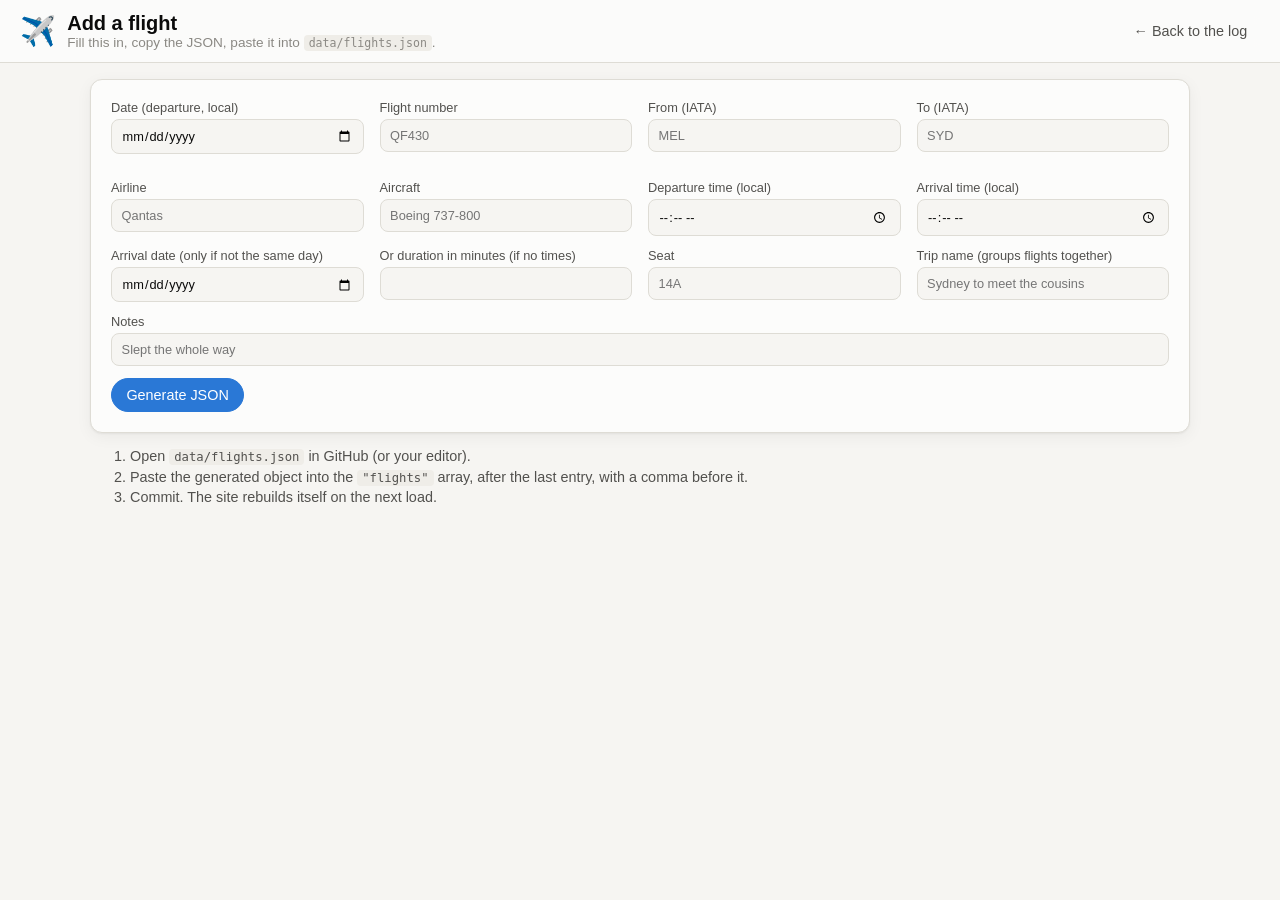
==== add.html @ 5ed79ba0 "Vincent's flight log: static site with map replay, stats, logbook, passport, trips, badges Co-Author" ====
<!doctype html>
<html lang="en">
<head>
<meta charset="utf-8">
<meta name="viewport" content="width=device-width, initial-scale=1">
<title>Add a flight</title>
<link rel="stylesheet" href="css/style.css">
<style>
  form { display: grid; grid-template-columns: repeat(auto-fit, minmax(220px, 1fr)); gap: .75rem 1rem; background: var(--surface-1); border: 1px solid var(--border); border-radius: var(--radius); padding: 1.25rem; box-shadow: var(--shadow); margin-top: 1rem; }
  label { display: flex; flex-direction: column; gap: .25rem; font-size: .8rem; color: var(--text-secondary); }
  input, select { font: inherit; padding: .5rem .6rem; border: 1px solid var(--border); border-radius: 8px; background: var(--surface-0); color: var(--text-primary); }
  input:user-invalid { border-color: #d03b3b; }
  .full { grid-column: 1 / -1; }
  .ap { font-size: .75rem; color: var(--text-muted); min-height: 1em; }
  .actions { grid-column: 1 / -1; display: flex; gap: .5rem; align-items: center; flex-wrap: wrap; }
  pre { background: var(--surface-2); padding: 1rem; border-radius: var(--radius); overflow: auto; font-size: .85rem; }
  .steps { color: var(--text-secondary); font-size: .9rem; }
  .steps li { margin: .3rem 0; }
</style>
</head>
<body>
<header class="topbar">
  <div class="brand"><span class="brand-icon">✈️</span><div><h1>Add a flight</h1><p class="sub">Fill this in, copy the JSON, paste it into <code>data/flights.json</code>.</p></div></div>
  <nav class="tabs"><a href="index.html">← Back to the log</a></nav>
</header>
<main>
<form id="f">
  <label>Date (departure, local) <input name="date" type="date" required></label>
  <label>Flight number <input name="flight" placeholder="QF430" style="text-transform:uppercase"></label>
  <label>From (IATA) <input name="from" placeholder="MEL" maxlength="3" required pattern="[A-Za-z]{3}" style="text-transform:uppercase"><span class="ap" id="from-ap"></span></label>
  <label>To (IATA) <input name="to" placeholder="SYD" maxlength="3" required pattern="[A-Za-z]{3}" style="text-transform:uppercase"><span class="ap" id="to-ap"></span></label>
  <label>Airline <input name="airline" list="airlines" placeholder="Qantas"></label>
  <label>Aircraft <input name="aircraft" list="aircrafts" placeholder="Boeing 737-800"></label>
  <label>Departure time (local) <input name="dep_time" type="time"></label>
  <label>Arrival time (local) <input name="arr_time" type="time"></label>
  <label>Arrival date (only if not the same day) <input name="arr_date" type="date"></label>
  <label>Or duration in minutes (if no times) <input name="duration_min" type="number" min="1"></label>
  <label>Seat <input name="seat" placeholder="14A"></label>
  <label>Trip name (groups flights together) <input name="trip" list="trips" placeholder="Sydney to meet the cousins"></label>
  <label class="full">Notes <input name="notes" placeholder="Slept the whole way"></label>
  <div class="actions">
    <button type="submit" class="btn primary">Generate JSON</button>
    <button type="button" id="copy" class="btn" hidden>Copy to clipboard</button>
    <span id="dist" class="ap"></span>
  </div>
</form>
<datalist id="airlines"></datalist><datalist id="aircrafts"></datalist><datalist id="trips"></datalist>
<pre id="out" hidden></pre>
<ol class="steps">
  <li>Open <code>data/flights.json</code> in GitHub (or your editor).</li>
  <li>Paste the generated object into the <code>"flights"</code> array, after the last entry, with a comma before it.</li>
  <li>Commit. The site rebuilds itself on the next load.</li>
</ol>
</main>
<script type="module">
import { haversineKm } from './js/geo.js';
const airports = await fetch('data/airports.json').then(r => r.json());
const existing = await fetch('data/flights.json', { cache: 'no-store' }).then(r => r.json()).catch(() => ({ flights: [] }));
const fill = (id, vals) => document.getElementById(id).innerHTML = [...new Set(vals.filter(Boolean))].map(v => `<option value="${v.replace(/"/g, '&quot;')}">`).join('');
fill('airlines', existing.flights.map(f => f.airline));
fill('aircrafts', existing.flights.map(f => f.aircraft));
fill('trips', existing.flights.map(f => f.trip));
const form = document.getElementById('f'), out = document.getElementById('out'), copy = document.getElementById('copy');
const look = (name) => {
  const inp = form.elements[name], span = document.getElementById(`${name}-ap`);
  const ap = airports[inp.value.toUpperCase()];
  span.textContent = ap ? `${ap.n}, ${ap.c}, ${ap.k}` : (inp.value.length === 3 ? 'Unknown code' : '');
  inp.setCustomValidity(inp.value.length === 3 && !ap ? 'Unknown airport code' : '');
  const a = airports[form.elements.from.value.toUpperCase()], b = airports[form.elements.to.value.toUpperCase()];
  document.getElementById('dist').textContent = a && b ? `${Math.round(haversineKm(a, b)).toLocaleString()} km great-circle` : '';
};
form.elements.from.addEventListener('input', () => look('from'));
form.elements.to.addEventListener('input', () => look('to'));
form.addEventListener('submit', e => {
  e.preventDefault();
  const fd = new FormData(form), o = {};
  for (const [k, v] of fd.entries()) {
    if (!v) continue;
    o[k] = ['from', 'to', 'flight'].includes(k) ? v.toUpperCase() : k === 'duration_min' ? Number(v) : v;
  }
  out.textContent = JSON.stringify(o, null, 2) + ',';
  out.hidden = false; copy.hidden = false;
});
copy.onclick = async () => { await navigator.clipboard.writeText(out.textContent); copy.textContent = 'Copied!'; setTimeout(() => copy.textContent = 'Copy to clipboard', 1500); };
</script>
</body>
</html>
---- css/style.css ----
:root {
  color-scheme: light;
  --surface-0: #f6f5f2;
  --surface-1: #fcfcfb;
  --surface-2: #efede8;
  --border: #dedcd5;
  --text-primary: #0b0b0b;
  --text-secondary: #52514e;
  --text-muted: #8b8984;
  --series-1: #2a78d6;  /* blue – routes, primary */
  --series-2: #eb6834;  /* orange – active/animating */
  --series-3: #1baf7a;
  --seq-250: #86b6ef;
  --seq-450: #2a78d6;
  --seq-650: #104281;
  --paper: #fbf7ea;
  --paper-line: #d9cfb2;
  --stamp: #b43b3b;
  --stamp-2: #2a5aa6;
  --ocean: #e6eef6;
  --land: #f7f6f2;
  --land-line: #c9cfd6;
  --radius: 12px;
  --shadow: 0 1px 2px rgba(0,0,0,.05), 0 4px 16px rgba(0,0,0,.05);
  font-family: -apple-system, BlinkMacSystemFont, "Segoe UI", Inter, Roboto, Helvetica, Arial, sans-serif;
}
@media (prefers-color-scheme: dark) {
  :root:where(:not([data-theme="light"])) {
    color-scheme: dark;
    --surface-0: #121211;
    --surface-1: #1a1a19;
    --surface-2: #262625;
    --border: #353532;
    --text-primary: #f0efec;
    --text-secondary: #c3c2b7;
    --text-muted: #8a8982;
    --series-1: #3987e5;
    --series-2: #d95926;
    --series-3: #199e70;
    --seq-250: #184f95;
    --seq-450: #3987e5;
    --seq-650: #86b6ef;
    --paper: #26231a;
    --paper-line: #4a4432;
    --stamp: #e66767;
    --stamp-2: #6fa3ec;
    --ocean: #101418;
    --land: #242826;
    --land-line: #3c423f;
    --shadow: 0 1px 2px rgba(0,0,0,.4), 0 4px 16px rgba(0,0,0,.3);
  }
}

* { box-sizing: border-box; }
html, body { margin: 0; background: var(--surface-0); color: var(--text-primary); }
body { min-height: 100vh; display: flex; flex-direction: column; }
a { color: var(--series-1); }
h1 { font-size: 1.25rem; margin: 0; }
h2 { font-size: 1.05rem; margin: 1.75rem 0 .75rem; color: var(--text-secondary); font-weight: 600; letter-spacing: .01em; }
.sub { margin: 0; color: var(--text-muted); font-size: .85rem; }
code { font-family: ui-monospace, SFMono-Regular, Menlo, monospace; font-size: .85em; background: var(--surface-2); padding: 1px 5px; border-radius: 4px; }

.topbar { position: sticky; top: 0; z-index: 1000; display: flex; flex-wrap: wrap; gap: .75rem 1.5rem; align-items: center; justify-content: space-between; padding: .75rem 1.25rem; background: color-mix(in srgb, var(--surface-1) 88%, transparent); backdrop-filter: blur(12px); border-bottom: 1px solid var(--border); }
.brand { display: flex; gap: .7rem; align-items: center; }
.brand-icon { font-size: 1.8rem; }
.tabs { display: flex; gap: .25rem; flex-wrap: wrap; }
.tabs a { text-decoration: none; color: var(--text-secondary); padding: .45rem .8rem; border-radius: 999px; font-size: .9rem; font-weight: 500; }
.tabs a:hover { background: var(--surface-2); }
.tabs a.active { background: var(--text-primary); color: var(--surface-1); }

main { flex: 1; width: min(1100px, 100% - 2rem); margin: 0 auto; padding-bottom: 3rem; }
footer { display: flex; justify-content: space-between; flex-wrap: wrap; gap: .5rem; padding: 1rem 1.25rem; border-top: 1px solid var(--border); color: var(--text-muted); font-size: .8rem; }

/* hero */
.hero { display: flex; flex-wrap: wrap; align-items: baseline; gap: .5rem 2.5rem; padding: 1.5rem 0 .25rem; }
.hero .big { font-size: 3rem; font-weight: 650; letter-spacing: -.02em; line-height: 1; }
.hero .big small { font-size: 1rem; font-weight: 500; color: var(--text-secondary); margin-left: .4rem; letter-spacing: 0; }
.hero .meta { color: var(--text-secondary); font-size: .95rem; }

/* stat tiles */
.tiles { display: grid; grid-template-columns: repeat(auto-fill, minmax(180px, 1fr)); gap: .75rem; }
.tiles.compact { grid-template-columns: repeat(auto-fill, minmax(220px, 1fr)); }
.tile { background: var(--surface-1); border: 1px solid var(--border); border-radius: var(--radius); padding: .9rem 1rem; box-shadow: var(--shadow); }
.tile .label { font-size: .8rem; color: var(--text-secondary); }
.tile .value { font-size: 1.75rem; font-weight: 600; letter-spacing: -.01em; margin-top: .2rem; }
.tile .value small { font-size: .9rem; font-weight: 500; color: var(--text-secondary); margin-left: .25rem; }
.tile .note { font-size: .78rem; color: var(--text-muted); margin-top: .3rem; }
.tiles.compact .value { font-size: 1.35rem; }

/* firsts */
.firsts { display: grid; grid-template-columns: repeat(auto-fill, minmax(260px, 1fr)); gap: .75rem; }
.first { background: var(--surface-1); border: 1px solid var(--border); border-radius: var(--radius); padding: .8rem 1rem; display: grid; grid-template-columns: auto 1fr; gap: .2rem .8rem; align-items: start; }
.first .icon { font-size: 1.4rem; grid-row: span 3; }
.first .what { font-size: .8rem; color: var(--text-secondary); }
.first .detail { font-weight: 600; }
.first .when { font-size: .8rem; color: var(--text-muted); }
.first.pending { opacity: .55; }
.first ul { margin: .25rem 0 0; padding-left: 1rem; font-size: .85rem; }

.two-col { display: grid; grid-template-columns: repeat(auto-fit, minmax(240px, 1fr)); gap: 0 2rem; }
.ranked { padding-left: 1.3rem; margin: 0; }
.ranked li { padding: .25rem 0; border-bottom: 1px solid var(--border); display: flex; justify-content: space-between; gap: 1rem; }
.ranked li span:last-child { color: var(--text-secondary); font-variant-numeric: tabular-nums; }
table.mini { border-collapse: collapse; width: 100%; font-size: .9rem; }
table.mini td, table.mini th { padding: .3rem .4rem; border-bottom: 1px solid var(--border); text-align: right; font-variant-numeric: tabular-nums; }
table.mini th { color: var(--text-secondary); font-weight: 500; }
table.mini td:first-child, table.mini th:first-child { text-align: left; }

/* map */
.map-toolbar { display: flex; align-items: center; gap: .75rem; margin: 1rem 0 .5rem; flex-wrap: wrap; }
#map { height: min(70vh, 640px); border-radius: var(--radius); border: 1px solid var(--border); box-shadow: var(--shadow); background: var(--ocean); }
.hint { color: var(--text-muted); font-size: .8rem; }
.replay-status { color: var(--text-secondary); font-variant-numeric: tabular-nums; font-size: .9rem; }
.btn { font: inherit; font-size: .9rem; padding: .5rem .9rem; border-radius: 999px; border: 1px solid var(--border); background: var(--surface-1); color: var(--text-primary); cursor: pointer; }
.btn:hover { background: var(--surface-2); }
.btn.primary { background: var(--series-1); border-color: var(--series-1); color: #fff; }
.leaflet-container { font: inherit; }
.leaflet-tooltip.ap-tip { background: var(--surface-1); color: var(--text-primary); border: 1px solid var(--border); border-radius: 8px; box-shadow: var(--shadow); padding: .5rem .7rem; font-size: .8rem; line-height: 1.35; }
.leaflet-tooltip.ap-tip b { display: block; font-size: .9rem; }
.leaflet-tooltip.ap-tip .dim { color: var(--text-muted); }
.leaflet-tooltip-top.ap-tip::before { border-top-color: var(--border); }
.leaflet-control-attribution { font-size: .65rem !important; }

/* logbook */
.logbook-wrap { overflow-x: auto; background: var(--paper); border: 1px solid var(--paper-line); border-radius: var(--radius); box-shadow: var(--shadow); padding: .5rem 0; }
table.logbook { border-collapse: collapse; width: 100%; min-width: 820px; font-size: .88rem; }
table.logbook th { text-align: left; font-weight: 600; font-size: .7rem; text-transform: uppercase; letter-spacing: .08em; color: var(--text-secondary); padding: .5rem .7rem; border-bottom: 2px solid var(--paper-line); }
table.logbook td { padding: .5rem .7rem; border-bottom: 1px solid var(--paper-line); vertical-align: top; }
table.logbook td.num { font-variant-numeric: tabular-nums; text-align: right; font-family: ui-monospace, SFMono-Regular, Menlo, monospace; font-size: .85rem; }
table.logbook th.num { text-align: right; }
table.logbook td.route b { font-family: ui-monospace, SFMono-Regular, Menlo, monospace; }
table.logbook td.route .dim { color: var(--text-muted); font-size: .78rem; display: block; }
table.logbook tr.total td { border-top: 2px solid var(--paper-line); border-bottom: 0; font-weight: 600; }
table.logbook .seq { color: var(--text-muted); font-family: ui-monospace, Menlo, monospace; font-size: .78rem; }
table.logbook .est { color: var(--text-muted); }
table.logbook .tag { display: inline-block; font-size: .65rem; padding: 0 .35rem; border-radius: 4px; background: var(--surface-2); color: var(--text-secondary); margin-left: .25rem; vertical-align: middle; }

/* passport stamps */
.stamps { display: grid; grid-template-columns: repeat(auto-fill, minmax(230px, 1fr)); gap: 1.25rem; background: var(--paper); border: 1px solid var(--paper-line); border-radius: var(--radius); padding: 1.5rem; box-shadow: var(--shadow); }
.stamp { aspect-ratio: 1.3; border: 3px double var(--stamp); border-radius: 10px; padding: .6rem .8rem; color: var(--stamp); display: flex; flex-direction: column; justify-content: space-between; transform: rotate(var(--rot, -3deg)); mix-blend-mode: multiply; opacity: .9; background: transparent; position: relative; }
@media (prefers-color-scheme: dark) { :root:where(:not([data-theme="light"])) .stamp { mix-blend-mode: screen; } }
.stamp.alt { border-color: var(--stamp-2); color: var(--stamp-2); border-radius: 50%; aspect-ratio: 1; align-items: center; text-align: center; justify-content: center; gap: .15rem; }
.stamp .country { font-weight: 800; text-transform: uppercase; letter-spacing: .1em; font-size: .95rem; line-height: 1.1; }
.stamp .entered { font-size: .65rem; text-transform: uppercase; letter-spacing: .15em; }
.stamp .date { font-family: ui-monospace, Menlo, monospace; font-weight: 700; font-size: 1rem; }
.stamp .cities { font-size: .72rem; opacity: .85; }
.stamp .visits { position: absolute; top: .4rem; right: .6rem; font-size: .7rem; font-weight: 700; }
.stamp.alt .visits { position: static; }

/* trips */
.trips { display: grid; gap: 1rem; }
.trip { background: var(--surface-1); border: 1px solid var(--border); border-radius: var(--radius); box-shadow: var(--shadow); padding: 1rem 1.2rem; display: grid; grid-template-columns: 1fr auto; gap: .5rem 1.5rem; }
.trip h3 { margin: 0; font-size: 1.05rem; }
.trip .dates { color: var(--text-secondary); font-size: .85rem; }
.trip .age { color: var(--text-muted); font-size: .8rem; }
.trip .summary { grid-column: 2; grid-row: 1 / span 3; text-align: right; font-size: .85rem; color: var(--text-secondary); white-space: nowrap; }
.trip .summary b { display: block; font-size: 1.2rem; color: var(--text-primary); }
.trip .notes { grid-column: 1 / -1; margin: .3rem 0 0; }
.trip .legs { grid-column: 1 / -1; display: flex; flex-wrap: wrap; gap: .4rem; margin-top: .4rem; }
.trip .leg { font-size: .8rem; padding: .25rem .6rem; border-radius: 999px; background: var(--surface-2); color: var(--text-secondary); }
.trip .leg b { font-family: ui-monospace, Menlo, monospace; color: var(--text-primary); }
.trip .photos { grid-column: 1 / -1; display: flex; gap: .5rem; flex-wrap: wrap; margin-top: .5rem; }
.trip .photos img { height: 140px; border-radius: 8px; object-fit: cover; }

/* badges */
.badges { display: grid; grid-template-columns: repeat(auto-fill, minmax(200px, 1fr)); gap: .75rem; }
.badge { background: var(--surface-1); border: 1px solid var(--border); border-radius: var(--radius); padding: .9rem; text-align: center; box-shadow: var(--shadow); }
.badge .icon { font-size: 2.2rem; line-height: 1; }
.badge .name { font-weight: 600; margin-top: .4rem; }
.badge .desc { font-size: .78rem; color: var(--text-secondary); margin-top: .15rem; }
.badge .date { font-size: .75rem; color: var(--text-muted); margin-top: .35rem; }
.badge.locked { opacity: .55; }
.badge.locked .icon { filter: grayscale(1); }
.badge .meter { height: 6px; background: var(--seq-250); border-radius: 3px; margin-top: .5rem; overflow: hidden; }
.badge .meter i { display: block; height: 100%; background: var(--seq-450); }
.badge .progress { font-size: .72rem; color: var(--text-muted); margin-top: .25rem; font-variant-numeric: tabular-nums; }

.empty { color: var(--text-muted); padding: 2rem; text-align: center; }
.error { background: #fde8e8; color: #7a1f1f; padding: 1rem; border-radius: var(--radius); margin: 1rem 0; }

@media (max-width: 640px) {
  .hero .big { font-size: 2.2rem; }
  .trip { grid-template-columns: 1fr; }
  .trip .summary { grid-column: 1; grid-row: auto; text-align: left; }
}
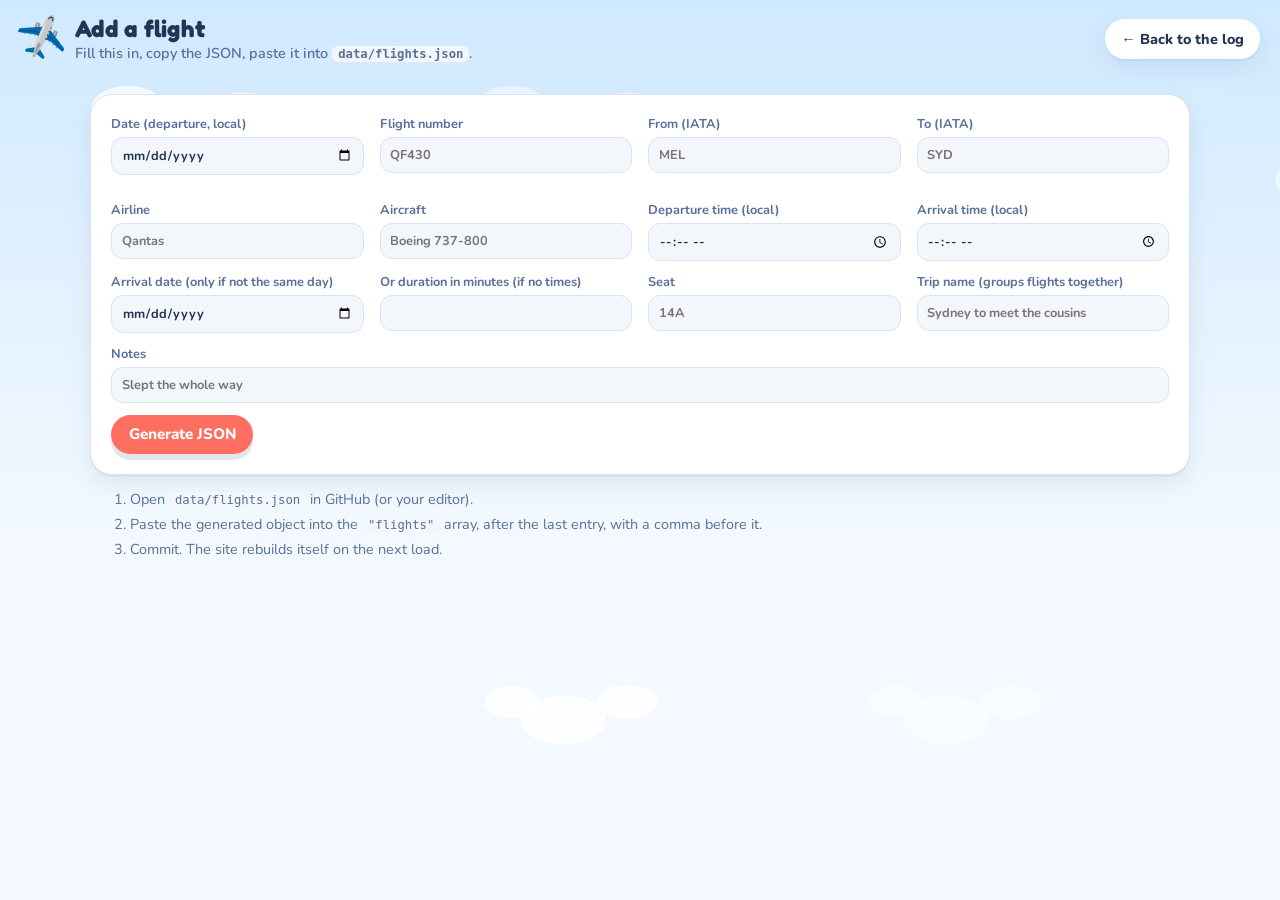
==== commit 8d4bb47e: "Whimsical child-focused redesign: sky theme, rounded fonts, stickers, playful copy Co-Authored-By: C" ====
--- a/add.html
+++ b/add.html
@@ -4,11 +4,12 @@
 <meta charset="utf-8">
 <meta name="viewport" content="width=device-width, initial-scale=1">
 <title>Add a flight</title>
+<link href="https://fonts.googleapis.com/css2?family=Fredoka:wght@500;600;700&family=Nunito:wght@600;700;800;900&display=swap" rel="stylesheet">
 <link rel="stylesheet" href="css/style.css">
 <style>
-  form { display: grid; grid-template-columns: repeat(auto-fit, minmax(220px, 1fr)); gap: .75rem 1rem; background: var(--surface-1); border: 1px solid var(--border); border-radius: var(--radius); padding: 1.25rem; box-shadow: var(--shadow); margin-top: 1rem; }
+  form { font-weight: 700; display: grid; grid-template-columns: repeat(auto-fit, minmax(220px, 1fr)); gap: .75rem 1rem; background: var(--surface-1); border: 1px solid var(--border); border-radius: var(--radius); padding: 1.25rem; box-shadow: var(--shadow); margin-top: 1rem; }
   label { display: flex; flex-direction: column; gap: .25rem; font-size: .8rem; color: var(--text-secondary); }
-  input, select { font: inherit; padding: .5rem .6rem; border: 1px solid var(--border); border-radius: 8px; background: var(--surface-0); color: var(--text-primary); }
+  input, select { font: inherit; padding: .5rem .6rem; border: 1px solid var(--border); border-radius: 12px; background: var(--surface-2); color: var(--text-primary); }
   input:user-invalid { border-color: #d03b3b; }
   .full { grid-column: 1 / -1; }
   .ap { font-size: .75rem; color: var(--text-muted); min-height: 1em; }
--- a/css/style.css
+++ b/css/style.css
@@ -1,185 +1,271 @@
+/* Vincent's Big Adventures — whimsical theme */
 :root {
   color-scheme: light;
-  --surface-0: #f6f5f2;
-  --surface-1: #fcfcfb;
-  --surface-2: #efede8;
-  --border: #dedcd5;
-  --text-primary: #0b0b0b;
-  --text-secondary: #52514e;
-  --text-muted: #8b8984;
-  --series-1: #2a78d6;  /* blue – routes, primary */
-  --series-2: #eb6834;  /* orange – active/animating */
-  --series-3: #1baf7a;
-  --seq-250: #86b6ef;
-  --seq-450: #2a78d6;
-  --seq-650: #104281;
-  --paper: #fbf7ea;
-  --paper-line: #d9cfb2;
-  --stamp: #b43b3b;
-  --stamp-2: #2a5aa6;
-  --ocean: #e6eef6;
-  --land: #f7f6f2;
-  --land-line: #c9cfd6;
-  --radius: 12px;
-  --shadow: 0 1px 2px rgba(0,0,0,.05), 0 4px 16px rgba(0,0,0,.05);
-  font-family: -apple-system, BlinkMacSystemFont, "Segoe UI", Inter, Roboto, Helvetica, Arial, sans-serif;
+  --sky-top: #cfe9ff;
+  --sky-bottom: #f3f9ff;
+  --cloud: rgba(255,255,255,.85);
+  --surface-1: #ffffff;
+  --surface-2: #f3f6fb;
+  --border: #d9e4f2;
+  --text-primary: #223355;
+  --text-secondary: #58709a;
+  --text-muted: #8aa0c2;
+  --ink: #223355;
+  --sun: #ffd23f;
+  --coral: #ff6f61;
+  --mint: #7ed9b2;
+  --sky: #5fb6ff;
+  --lilac: #c9a7ff;
+  --peach: #ffb98a;
+  --p1: #e3f2ff; --p2: #fff5c7; --p3: #dcf7ea; --p4: #ffe4d6; --p5: #efe3ff; --p6: #ffe0ec;
+  --series-1: #ff6f61;   /* arcs */
+  --series-2: #ffb400;   /* active arc */
+  --pin: #ff6f61;
+  --ocean: #bfe3ff;
+  --land: #e9f7d9;
+  --land-line: #b9d9a3;
+  --paper: #fffdf3;
+  --paper-line: #e6dcc0;
+  --paper-rule: #cfe3f7;
+  --paper-margin: #ffb3b3;
+  --stamp: #e2554a;
+  --stamp-2: #3b7ddd;
+  --stamp-3: #2fa37a;
+  --radius: 22px;
+  --shadow: 0 2px 0 rgba(34,51,85,.06), 0 10px 24px rgba(34,51,85,.08);
+  --shadow-pop: 0 6px 0 rgba(34,51,85,.12);
+  font-family: "Nunito", -apple-system, BlinkMacSystemFont, "Segoe UI", Roboto, sans-serif;
 }
 @media (prefers-color-scheme: dark) {
   :root:where(:not([data-theme="light"])) {
     color-scheme: dark;
-    --surface-0: #121211;
-    --surface-1: #1a1a19;
-    --surface-2: #262625;
-    --border: #353532;
-    --text-primary: #f0efec;
-    --text-secondary: #c3c2b7;
-    --text-muted: #8a8982;
-    --series-1: #3987e5;
-    --series-2: #d95926;
-    --series-3: #199e70;
-    --seq-250: #184f95;
-    --seq-450: #3987e5;
-    --seq-650: #86b6ef;
-    --paper: #26231a;
-    --paper-line: #4a4432;
-    --stamp: #e66767;
-    --stamp-2: #6fa3ec;
-    --ocean: #101418;
-    --land: #242826;
-    --land-line: #3c423f;
-    --shadow: 0 1px 2px rgba(0,0,0,.4), 0 4px 16px rgba(0,0,0,.3);
+    --sky-top: #0f1a3a;
+    --sky-bottom: #1b2a52;
+    --cloud: rgba(255,255,255,.06);
+    --surface-1: #22305a;
+    --surface-2: #2b3a68;
+    --border: #3a4a7c;
+    --text-primary: #f2f5ff;
+    --text-secondary: #c2cdeb;
+    --text-muted: #8c9bc9;
+    --ink: #f2f5ff;
+    --p1: #27406b; --p2: #4a4120; --p3: #1f4a3d; --p4: #503726; --p5: #3b2f5e; --p6: #4d2a3c;
+    --series-1: #ff8a7e;
+    --series-2: #ffcc4d;
+    --pin: #ff8a7e;
+    --ocean: #16244a;
+    --land: #2b3f63;
+    --land-line: #4b6390;
+    --paper: #2a3254;
+    --paper-line: #45507a;
+    --paper-rule: #3c4a78;
+    --paper-margin: #c96a6a;
+    --stamp: #ff8a7e;
+    --stamp-2: #7fb0ff;
+    --stamp-3: #6fd6a8;
+    --shadow: 0 2px 0 rgba(0,0,0,.25), 0 10px 24px rgba(0,0,0,.35);
+    --shadow-pop: 0 6px 0 rgba(0,0,0,.35);
   }
 }
 
 * { box-sizing: border-box; }
-html, body { margin: 0; background: var(--surface-0); color: var(--text-primary); }
-body { min-height: 100vh; display: flex; flex-direction: column; }
-a { color: var(--series-1); }
-h1 { font-size: 1.25rem; margin: 0; }
-h2 { font-size: 1.05rem; margin: 1.75rem 0 .75rem; color: var(--text-secondary); font-weight: 600; letter-spacing: .01em; }
-.sub { margin: 0; color: var(--text-muted); font-size: .85rem; }
-code { font-family: ui-monospace, SFMono-Regular, Menlo, monospace; font-size: .85em; background: var(--surface-2); padding: 1px 5px; border-radius: 4px; }
-
-.topbar { position: sticky; top: 0; z-index: 1000; display: flex; flex-wrap: wrap; gap: .75rem 1.5rem; align-items: center; justify-content: space-between; padding: .75rem 1.25rem; background: color-mix(in srgb, var(--surface-1) 88%, transparent); backdrop-filter: blur(12px); border-bottom: 1px solid var(--border); }
+html, body { margin: 0; color: var(--text-primary); }
+body {
+  min-height: 100vh; display: flex; flex-direction: column;
+  background: linear-gradient(180deg, var(--sky-top) 0%, var(--sky-bottom) 60%, var(--sky-bottom) 100%) fixed;
+  position: relative; overflow-x: hidden;
+}
+/* drifting clouds */
+body::before, body::after {
+  content: ""; position: fixed; inset: 0; pointer-events: none; z-index: 0;
+  background:
+    radial-gradient(60px 36px at 10% 12%, var(--cloud) 60%, transparent 62%),
+    radial-gradient(90px 50px at 14% 14%, var(--cloud) 60%, transparent 62%),
+    radial-gradient(70px 40px at 19% 13%, var(--cloud) 60%, transparent 62%),
+    radial-gradient(50px 30px at 72% 20%, var(--cloud) 60%, transparent 62%),
+    radial-gradient(85px 46px at 76% 22%, var(--cloud) 60%, transparent 62%),
+    radial-gradient(60px 34px at 81% 20%, var(--cloud) 60%, transparent 62%),
+    radial-gradient(45px 26px at 40% 78%, var(--cloud) 60%, transparent 62%),
+    radial-gradient(70px 40px at 44% 80%, var(--cloud) 60%, transparent 62%),
+    radial-gradient(50px 28px at 49% 78%, var(--cloud) 60%, transparent 62%);
+  animation: drift 90s linear infinite;
+}
+body::after { animation-duration: 140s; animation-direction: reverse; opacity: .6; transform: translateX(30vw); }
+@keyframes drift { from { background-position: 0 0; } to { background-position: 100vw 0; } }
+@media (prefers-reduced-motion: reduce) { body::before, body::after { animation: none; } }
+/* stars at night */
+@media (prefers-color-scheme: dark) {
+  :root:where(:not([data-theme="light"])) body::after {
+    background:
+      radial-gradient(1.5px 1.5px at 8% 30%, #fff 60%, transparent 62%),
+      radial-gradient(1.5px 1.5px at 22% 60%, #fff 60%, transparent 62%),
+      radial-gradient(2px 2px at 35% 25%, #fff 60%, transparent 62%),
+      radial-gradient(1.5px 1.5px at 55% 70%, #fff 60%, transparent 62%),
+      radial-gradient(2px 2px at 68% 40%, #fff 60%, transparent 62%),
+      radial-gradient(1.5px 1.5px at 85% 65%, #fff 60%, transparent 62%),
+      radial-gradient(2px 2px at 92% 15%, #fff 60%, transparent 62%),
+      radial-gradient(1.5px 1.5px at 47% 90%, #fff 60%, transparent 62%);
+    opacity: .8; transform: none; animation: none;
+  }
+}
+main, header, footer { position: relative; z-index: 1; }
+
+h1, h2, h3, .display { font-family: "Fredoka", "Nunito", sans-serif; }
+h1 { font-size: 1.5rem; margin: 0; font-weight: 700; letter-spacing: .01em; }
+h2 { font-size: 1.5rem; margin: 2rem 0 .9rem; font-weight: 600; color: var(--ink); display: flex; align-items: center; gap: .5rem; }
+h2 .em { font-size: 1.3em; }
+.sub { margin: 0; color: var(--text-secondary); font-size: .9rem; font-weight: 600; }
+a { color: var(--sky); }
+code { font-family: ui-monospace, SFMono-Regular, Menlo, monospace; font-size: .85em; background: var(--surface-2); padding: 1px 6px; border-radius: 6px; }
+
+/* header */
+.topbar { display: flex; flex-wrap: wrap; gap: .75rem 1.5rem; align-items: center; justify-content: space-between; padding: .9rem 1.25rem; }
 .brand { display: flex; gap: .7rem; align-items: center; }
-.brand-icon { font-size: 1.8rem; }
-.tabs { display: flex; gap: .25rem; flex-wrap: wrap; }
-.tabs a { text-decoration: none; color: var(--text-secondary); padding: .45rem .8rem; border-radius: 999px; font-size: .9rem; font-weight: 500; }
-.tabs a:hover { background: var(--surface-2); }
-.tabs a.active { background: var(--text-primary); color: var(--surface-1); }
+.brand-icon { font-size: 2.2rem; display: inline-block; transform: rotate(-20deg); animation: bob 3s ease-in-out infinite; }
+@keyframes bob { 0%, 100% { transform: rotate(-20deg) translateY(0); } 50% { transform: rotate(-20deg) translateY(-5px); } }
+.tabs { display: flex; gap: .4rem; flex-wrap: wrap; }
+.tabs a { text-decoration: none; color: var(--text-primary); background: var(--surface-1); padding: .5rem .9rem; border-radius: 999px; font-size: .9rem; font-weight: 800; box-shadow: var(--shadow); border: 2px solid transparent; transition: transform .12s; }
+.tabs a:hover { transform: translateY(-2px) rotate(-1deg); }
+.tabs a.active { background: var(--sun); color: #3b2f00; border-color: #e6b800; }
 
 main { flex: 1; width: min(1100px, 100% - 2rem); margin: 0 auto; padding-bottom: 3rem; }
-footer { display: flex; justify-content: space-between; flex-wrap: wrap; gap: .5rem; padding: 1rem 1.25rem; border-top: 1px solid var(--border); color: var(--text-muted); font-size: .8rem; }
+footer { display: flex; justify-content: space-between; flex-wrap: wrap; gap: .5rem; padding: 1rem 1.25rem; color: var(--text-secondary); font-size: .8rem; font-weight: 600; }
 
 /* hero */
-.hero { display: flex; flex-wrap: wrap; align-items: baseline; gap: .5rem 2.5rem; padding: 1.5rem 0 .25rem; }
-.hero .big { font-size: 3rem; font-weight: 650; letter-spacing: -.02em; line-height: 1; }
-.hero .big small { font-size: 1rem; font-weight: 500; color: var(--text-secondary); margin-left: .4rem; letter-spacing: 0; }
-.hero .meta { color: var(--text-secondary); font-size: .95rem; }
+.hero { display: grid; grid-template-columns: auto 1fr; gap: .5rem 1.5rem; align-items: center; padding: 1.25rem 0 .5rem; }
+.hero .plane { font-size: 4.5rem; line-height: 1; transform: rotate(-15deg); filter: drop-shadow(0 6px 0 rgba(34,51,85,.1)); animation: bob 3s ease-in-out infinite; }
+.hero .headline { font-family: "Fredoka", sans-serif; font-size: clamp(1.6rem, 4vw, 2.6rem); font-weight: 700; line-height: 1.15; }
+.hero .headline b { color: var(--coral); font-size: 1.25em; }
+.hero .chips { display: flex; flex-wrap: wrap; gap: .4rem; margin-top: .4rem; }
+.chip { background: var(--surface-1); border-radius: 999px; padding: .3rem .75rem; font-weight: 800; font-size: .85rem; box-shadow: var(--shadow); }
+.chip.c1 { background: var(--p1); } .chip.c2 { background: var(--p2); } .chip.c3 { background: var(--p3); } .chip.c4 { background: var(--p4); } .chip.c5 { background: var(--p5); }
+.hero .age { grid-column: 2; color: var(--text-secondary); font-weight: 700; }
 
 /* stat tiles */
-.tiles { display: grid; grid-template-columns: repeat(auto-fill, minmax(180px, 1fr)); gap: .75rem; }
-.tiles.compact { grid-template-columns: repeat(auto-fill, minmax(220px, 1fr)); }
-.tile { background: var(--surface-1); border: 1px solid var(--border); border-radius: var(--radius); padding: .9rem 1rem; box-shadow: var(--shadow); }
-.tile .label { font-size: .8rem; color: var(--text-secondary); }
-.tile .value { font-size: 1.75rem; font-weight: 600; letter-spacing: -.01em; margin-top: .2rem; }
-.tile .value small { font-size: .9rem; font-weight: 500; color: var(--text-secondary); margin-left: .25rem; }
-.tile .note { font-size: .78rem; color: var(--text-muted); margin-top: .3rem; }
-.tiles.compact .value { font-size: 1.35rem; }
+.tiles { display: grid; grid-template-columns: repeat(auto-fill, minmax(190px, 1fr)); gap: .9rem; }
+.tiles.compact { grid-template-columns: repeat(auto-fill, minmax(230px, 1fr)); }
+.tile { border-radius: var(--radius); padding: 1rem 1.1rem; box-shadow: var(--shadow); border: 3px solid var(--surface-1); transition: transform .15s; }
+.tile:hover { transform: translateY(-3px) rotate(-.6deg); }
+.tiles .tile:nth-child(6n+1) { background: var(--p1); } .tiles .tile:nth-child(6n+2) { background: var(--p2); } .tiles .tile:nth-child(6n+3) { background: var(--p3); }
+.tiles .tile:nth-child(6n+4) { background: var(--p4); } .tiles .tile:nth-child(6n+5) { background: var(--p5); } .tiles .tile:nth-child(6n+6) { background: var(--p6); }
+.tile .label { font-size: .85rem; font-weight: 800; color: var(--text-secondary); display: flex; gap: .35rem; align-items: center; }
+.tile .label .em { font-size: 1.2rem; }
+.tile .value { font-family: "Fredoka", sans-serif; font-size: 2.1rem; font-weight: 700; margin-top: .15rem; line-height: 1.1; }
+.tile .value small { font-family: "Nunito", sans-serif; font-size: .9rem; font-weight: 800; color: var(--text-secondary); margin-left: .3rem; }
+.tile .note { font-size: .8rem; color: var(--text-secondary); margin-top: .35rem; font-weight: 600; }
+.tiles.compact .value { font-size: 1.6rem; }
 
 /* firsts */
-.firsts { display: grid; grid-template-columns: repeat(auto-fill, minmax(260px, 1fr)); gap: .75rem; }
-.first { background: var(--surface-1); border: 1px solid var(--border); border-radius: var(--radius); padding: .8rem 1rem; display: grid; grid-template-columns: auto 1fr; gap: .2rem .8rem; align-items: start; }
-.first .icon { font-size: 1.4rem; grid-row: span 3; }
-.first .what { font-size: .8rem; color: var(--text-secondary); }
-.first .detail { font-weight: 600; }
-.first .when { font-size: .8rem; color: var(--text-muted); }
-.first.pending { opacity: .55; }
-.first ul { margin: .25rem 0 0; padding-left: 1rem; font-size: .85rem; }
+.firsts { display: grid; grid-template-columns: repeat(auto-fill, minmax(260px, 1fr)); gap: .9rem; }
+.first { background: var(--surface-1); border-radius: var(--radius); padding: .9rem 1rem; display: grid; grid-template-columns: auto 1fr; gap: .15rem .8rem; align-items: start; box-shadow: var(--shadow); border-left: 8px solid var(--mint); }
+.firsts .first:nth-child(5n+2) { border-left-color: var(--sun); } .firsts .first:nth-child(5n+3) { border-left-color: var(--coral); }
+.firsts .first:nth-child(5n+4) { border-left-color: var(--sky); } .firsts .first:nth-child(5n+5) { border-left-color: var(--lilac); }
+.first .icon { font-size: 1.8rem; grid-row: span 3; }
+.first .what { font-size: .8rem; color: var(--text-secondary); font-weight: 800; text-transform: uppercase; letter-spacing: .05em; }
+.first .detail { font-weight: 800; font-size: 1.02rem; }
+.first .when { font-size: .8rem; color: var(--text-muted); font-weight: 600; }
+.first.pending { opacity: .6; border-left-style: dashed; }
+.first ul { margin: .25rem 0 0; padding-left: 1rem; font-size: .9rem; }
 
 .two-col { display: grid; grid-template-columns: repeat(auto-fit, minmax(240px, 1fr)); gap: 0 2rem; }
-.ranked { padding-left: 1.3rem; margin: 0; }
-.ranked li { padding: .25rem 0; border-bottom: 1px solid var(--border); display: flex; justify-content: space-between; gap: 1rem; }
+.ranked { padding-left: 0; margin: 0; list-style: none; counter-reset: r; }
+.ranked li { padding: .4rem .2rem; border-bottom: 2px dashed var(--border); display: flex; justify-content: space-between; gap: 1rem; font-weight: 700; counter-increment: r; }
+.ranked li::before { content: counter(r) " "; color: var(--text-muted); margin-right: .4rem; }
+.ranked li span:first-child { flex: 1; }
 .ranked li span:last-child { color: var(--text-secondary); font-variant-numeric: tabular-nums; }
-table.mini { border-collapse: collapse; width: 100%; font-size: .9rem; }
-table.mini td, table.mini th { padding: .3rem .4rem; border-bottom: 1px solid var(--border); text-align: right; font-variant-numeric: tabular-nums; }
-table.mini th { color: var(--text-secondary); font-weight: 500; }
+table.mini { border-collapse: collapse; width: 100%; font-size: .9rem; font-weight: 700; }
+table.mini td, table.mini th { padding: .35rem .4rem; border-bottom: 2px dashed var(--border); text-align: right; font-variant-numeric: tabular-nums; }
+table.mini th { color: var(--text-secondary); font-weight: 800; }
 table.mini td:first-child, table.mini th:first-child { text-align: left; }
 
 /* map */
-.map-toolbar { display: flex; align-items: center; gap: .75rem; margin: 1rem 0 .5rem; flex-wrap: wrap; }
-#map { height: min(70vh, 640px); border-radius: var(--radius); border: 1px solid var(--border); box-shadow: var(--shadow); background: var(--ocean); }
-.hint { color: var(--text-muted); font-size: .8rem; }
-.replay-status { color: var(--text-secondary); font-variant-numeric: tabular-nums; font-size: .9rem; }
-.btn { font: inherit; font-size: .9rem; padding: .5rem .9rem; border-radius: 999px; border: 1px solid var(--border); background: var(--surface-1); color: var(--text-primary); cursor: pointer; }
-.btn:hover { background: var(--surface-2); }
-.btn.primary { background: var(--series-1); border-color: var(--series-1); color: #fff; }
+.map-toolbar { display: flex; align-items: center; gap: .75rem; margin: 1rem 0 .6rem; flex-wrap: wrap; }
+#map-canvas { height: min(70vh, 640px); border-radius: var(--radius); border: 4px solid var(--surface-1); box-shadow: var(--shadow); background: var(--ocean); }
+.hint { color: var(--text-secondary); font-size: .85rem; font-weight: 600; }
+.replay-status { color: var(--text-primary); font-variant-numeric: tabular-nums; font-size: .95rem; font-weight: 800; background: var(--surface-1); padding: .35rem .8rem; border-radius: 999px; box-shadow: var(--shadow); }
+.replay-status:empty { display: none; }
+.btn { font: inherit; font-weight: 800; font-size: .95rem; padding: .6rem 1.1rem; border-radius: 999px; border: 0; background: var(--surface-1); color: var(--text-primary); cursor: pointer; box-shadow: var(--shadow-pop); transition: transform .1s; }
+.btn:hover { transform: translateY(-2px); }
+.btn:active { transform: translateY(2px); box-shadow: none; }
+.btn.primary { background: var(--coral); color: #fff; }
 .leaflet-container { font: inherit; }
-.leaflet-tooltip.ap-tip { background: var(--surface-1); color: var(--text-primary); border: 1px solid var(--border); border-radius: 8px; box-shadow: var(--shadow); padding: .5rem .7rem; font-size: .8rem; line-height: 1.35; }
-.leaflet-tooltip.ap-tip b { display: block; font-size: .9rem; }
-.leaflet-tooltip.ap-tip .dim { color: var(--text-muted); }
-.leaflet-tooltip-top.ap-tip::before { border-top-color: var(--border); }
-.leaflet-control-attribution { font-size: .65rem !important; }
-
-/* logbook */
-.logbook-wrap { overflow-x: auto; background: var(--paper); border: 1px solid var(--paper-line); border-radius: var(--radius); box-shadow: var(--shadow); padding: .5rem 0; }
-table.logbook { border-collapse: collapse; width: 100%; min-width: 820px; font-size: .88rem; }
-table.logbook th { text-align: left; font-weight: 600; font-size: .7rem; text-transform: uppercase; letter-spacing: .08em; color: var(--text-secondary); padding: .5rem .7rem; border-bottom: 2px solid var(--paper-line); }
-table.logbook td { padding: .5rem .7rem; border-bottom: 1px solid var(--paper-line); vertical-align: top; }
-table.logbook td.num { font-variant-numeric: tabular-nums; text-align: right; font-family: ui-monospace, SFMono-Regular, Menlo, monospace; font-size: .85rem; }
+.leaflet-bar a { color: var(--text-primary) !important; background: var(--surface-1) !important; border-bottom-color: var(--border) !important; font-weight: 800; }
+.leaflet-tooltip.ap-tip { background: var(--surface-1); color: var(--text-primary); border: 3px solid var(--sun); border-radius: 14px; box-shadow: var(--shadow); padding: .5rem .8rem; font-size: .82rem; line-height: 1.4; font-weight: 600; }
+.leaflet-tooltip.ap-tip b { display: block; font-size: .95rem; font-weight: 800; }
+.leaflet-tooltip.ap-tip .dim { color: var(--text-secondary); }
+.leaflet-tooltip-top.ap-tip::before { border-top-color: var(--sun); }
+.leaflet-control-attribution { font-size: .65rem !important; background: rgba(255,255,255,.6) !important; }
+
+/* logbook: lined notebook paper */
+.logbook-wrap { overflow-x: auto; background: var(--paper); border-radius: var(--radius); box-shadow: var(--shadow); border: 4px solid var(--surface-1); padding: .25rem 0;
+  background-image: repeating-linear-gradient(transparent 0 39px, var(--paper-rule) 39px 41px), linear-gradient(90deg, transparent 0 46px, var(--paper-margin) 46px 48px, transparent 48px);
+  background-size: 100% 41px, 100% 100%; }
+table.logbook { border-collapse: collapse; width: 100%; min-width: 820px; font-size: .9rem; font-weight: 700; }
+table.logbook th { text-align: left; font-family: "Fredoka", sans-serif; font-weight: 600; font-size: .85rem; color: var(--text-secondary); padding: 0 .7rem; height: 41px; }
+table.logbook td { padding: 0 .7rem; height: 41px; vertical-align: middle; }
+table.logbook td.num { font-variant-numeric: tabular-nums; text-align: right; }
 table.logbook th.num { text-align: right; }
-table.logbook td.route b { font-family: ui-monospace, SFMono-Regular, Menlo, monospace; }
-table.logbook td.route .dim { color: var(--text-muted); font-size: .78rem; display: block; }
-table.logbook tr.total td { border-top: 2px solid var(--paper-line); border-bottom: 0; font-weight: 600; }
-table.logbook .seq { color: var(--text-muted); font-family: ui-monospace, Menlo, monospace; font-size: .78rem; }
+table.logbook td.route b { font-weight: 900; }
+table.logbook td.route .dim { color: var(--text-secondary); font-size: .78rem; display: block; font-weight: 600; line-height: 1; }
+table.logbook tr.total td { font-weight: 900; color: var(--coral); }
+table.logbook .seq { color: var(--text-muted); text-align: center; width: 56px; font-family: "Fredoka", sans-serif; }
 table.logbook .est { color: var(--text-muted); }
-table.logbook .tag { display: inline-block; font-size: .65rem; padding: 0 .35rem; border-radius: 4px; background: var(--surface-2); color: var(--text-secondary); margin-left: .25rem; vertical-align: middle; }
+table.logbook .tag { display: inline-block; font-size: .65rem; padding: 0 .4rem; border-radius: 999px; background: var(--sun); color: #3b2f00; margin-left: .3rem; vertical-align: middle; font-weight: 800; }
+table.logbook .small { color: var(--text-secondary); font-size: .78rem; display: block; line-height: 1; font-weight: 600; }
 
 /* passport stamps */
-.stamps { display: grid; grid-template-columns: repeat(auto-fill, minmax(230px, 1fr)); gap: 1.25rem; background: var(--paper); border: 1px solid var(--paper-line); border-radius: var(--radius); padding: 1.5rem; box-shadow: var(--shadow); }
-.stamp { aspect-ratio: 1.3; border: 3px double var(--stamp); border-radius: 10px; padding: .6rem .8rem; color: var(--stamp); display: flex; flex-direction: column; justify-content: space-between; transform: rotate(var(--rot, -3deg)); mix-blend-mode: multiply; opacity: .9; background: transparent; position: relative; }
+.stamps { display: grid; grid-template-columns: repeat(auto-fill, minmax(230px, 1fr)); gap: 1.5rem; background: var(--paper); border: 4px solid var(--surface-1); border-radius: var(--radius); padding: 1.75rem; box-shadow: var(--shadow); }
+.stamp { aspect-ratio: 1.3; border: 4px double var(--stamp); border-radius: 14px; padding: .7rem .9rem; color: var(--stamp); display: flex; flex-direction: column; justify-content: space-between; transform: rotate(var(--rot, -3deg)); mix-blend-mode: multiply; opacity: .92; position: relative; }
 @media (prefers-color-scheme: dark) { :root:where(:not([data-theme="light"])) .stamp { mix-blend-mode: screen; } }
-.stamp.alt { border-color: var(--stamp-2); color: var(--stamp-2); border-radius: 50%; aspect-ratio: 1; align-items: center; text-align: center; justify-content: center; gap: .15rem; }
-.stamp .country { font-weight: 800; text-transform: uppercase; letter-spacing: .1em; font-size: .95rem; line-height: 1.1; }
-.stamp .entered { font-size: .65rem; text-transform: uppercase; letter-spacing: .15em; }
+.stamps .stamp:nth-child(3n+2) { border-color: var(--stamp-2); color: var(--stamp-2); border-radius: 50%; aspect-ratio: 1; align-items: center; text-align: center; justify-content: center; gap: .15rem; }
+.stamps .stamp:nth-child(3n+3) { border-color: var(--stamp-3); color: var(--stamp-3); border-style: dashed; border-width: 3px; }
+.stamp .country { font-family: "Fredoka", sans-serif; font-weight: 700; text-transform: uppercase; letter-spacing: .1em; font-size: 1.05rem; line-height: 1.1; }
+.stamp .entered { font-size: .65rem; text-transform: uppercase; letter-spacing: .15em; font-weight: 800; }
 .stamp .date { font-family: ui-monospace, Menlo, monospace; font-weight: 700; font-size: 1rem; }
-.stamp .cities { font-size: .72rem; opacity: .85; }
-.stamp .visits { position: absolute; top: .4rem; right: .6rem; font-size: .7rem; font-weight: 700; }
-.stamp.alt .visits { position: static; }
-
-/* trips */
+.stamp .cities { font-size: .74rem; opacity: .9; font-weight: 700; }
+.stamp .visits { position: absolute; top: .4rem; right: .6rem; font-size: .72rem; font-weight: 900; }
+.stamps .stamp:nth-child(3n+2) .visits { position: static; }
+
+/* trips = adventures */
 .trips { display: grid; gap: 1rem; }
-.trip { background: var(--surface-1); border: 1px solid var(--border); border-radius: var(--radius); box-shadow: var(--shadow); padding: 1rem 1.2rem; display: grid; grid-template-columns: 1fr auto; gap: .5rem 1.5rem; }
-.trip h3 { margin: 0; font-size: 1.05rem; }
-.trip .dates { color: var(--text-secondary); font-size: .85rem; }
-.trip .age { color: var(--text-muted); font-size: .8rem; }
-.trip .summary { grid-column: 2; grid-row: 1 / span 3; text-align: right; font-size: .85rem; color: var(--text-secondary); white-space: nowrap; }
-.trip .summary b { display: block; font-size: 1.2rem; color: var(--text-primary); }
-.trip .notes { grid-column: 1 / -1; margin: .3rem 0 0; }
+.trip { background: var(--surface-1); border-radius: var(--radius); box-shadow: var(--shadow); padding: 1.1rem 1.3rem; display: grid; grid-template-columns: auto 1fr auto; gap: .35rem 1.2rem; align-items: start; border-top: 8px solid var(--sky); }
+.trips .trip:nth-child(4n+2) { border-top-color: var(--coral); } .trips .trip:nth-child(4n+3) { border-top-color: var(--mint); } .trips .trip:nth-child(4n+4) { border-top-color: var(--sun); }
+.trip .em { font-size: 2.2rem; grid-row: span 3; line-height: 1; }
+.trip h3 { margin: 0; font-size: 1.3rem; font-weight: 600; }
+.trip .dates { color: var(--text-secondary); font-size: .9rem; font-weight: 700; }
+.trip .age { color: var(--text-muted); font-size: .85rem; font-weight: 700; }
+.trip .summary { grid-column: 3; grid-row: 1 / span 3; text-align: right; font-size: .85rem; color: var(--text-secondary); white-space: nowrap; font-weight: 700; }
+.trip .summary b { display: block; font-family: "Fredoka", sans-serif; font-size: 1.5rem; color: var(--coral); }
+.trip .notes { grid-column: 1 / -1; margin: .3rem 0 0; font-weight: 600; }
 .trip .legs { grid-column: 1 / -1; display: flex; flex-wrap: wrap; gap: .4rem; margin-top: .4rem; }
-.trip .leg { font-size: .8rem; padding: .25rem .6rem; border-radius: 999px; background: var(--surface-2); color: var(--text-secondary); }
-.trip .leg b { font-family: ui-monospace, Menlo, monospace; color: var(--text-primary); }
+.trip .leg { font-size: .82rem; padding: .3rem .7rem; border-radius: 999px; background: var(--p1); color: var(--text-secondary); font-weight: 700; }
+.trip .leg b { color: var(--text-primary); font-weight: 900; }
 .trip .photos { grid-column: 1 / -1; display: flex; gap: .5rem; flex-wrap: wrap; margin-top: .5rem; }
-.trip .photos img { height: 140px; border-radius: 8px; object-fit: cover; }
-
-/* badges */
-.badges { display: grid; grid-template-columns: repeat(auto-fill, minmax(200px, 1fr)); gap: .75rem; }
-.badge { background: var(--surface-1); border: 1px solid var(--border); border-radius: var(--radius); padding: .9rem; text-align: center; box-shadow: var(--shadow); }
-.badge .icon { font-size: 2.2rem; line-height: 1; }
-.badge .name { font-weight: 600; margin-top: .4rem; }
-.badge .desc { font-size: .78rem; color: var(--text-secondary); margin-top: .15rem; }
-.badge .date { font-size: .75rem; color: var(--text-muted); margin-top: .35rem; }
-.badge.locked { opacity: .55; }
-.badge.locked .icon { filter: grayscale(1); }
-.badge .meter { height: 6px; background: var(--seq-250); border-radius: 3px; margin-top: .5rem; overflow: hidden; }
-.badge .meter i { display: block; height: 100%; background: var(--seq-450); }
-.badge .progress { font-size: .72rem; color: var(--text-muted); margin-top: .25rem; font-variant-numeric: tabular-nums; }
-
-.empty { color: var(--text-muted); padding: 2rem; text-align: center; }
+.trip .photos img { height: 140px; border-radius: 12px; object-fit: cover; border: 4px solid var(--surface-1); box-shadow: var(--shadow); }
+
+/* badges = stickers */
+.badges { display: grid; grid-template-columns: repeat(auto-fill, minmax(170px, 1fr)); gap: 1.1rem; }
+.badge { background: var(--surface-1); border-radius: 50% 50% 50% 50% / 45% 45% 55% 55%; aspect-ratio: 1; padding: 1rem .8rem; text-align: center; box-shadow: var(--shadow); border: 5px solid #fff; display: flex; flex-direction: column; justify-content: center; align-items: center; transform: rotate(var(--rot, 0deg)); transition: transform .15s; }
+.badge:hover { transform: rotate(var(--rot, 0deg)) scale(1.05); }
+.badges .badge:nth-child(6n+1) { background: var(--p2); --rot: -3deg; } .badges .badge:nth-child(6n+2) { background: var(--p1); --rot: 2deg; } .badges .badge:nth-child(6n+3) { background: var(--p3); --rot: -1deg; }
+.badges .badge:nth-child(6n+4) { background: var(--p4); --rot: 3deg; } .badges .badge:nth-child(6n+5) { background: var(--p5); --rot: -2deg; } .badges .badge:nth-child(6n+6) { background: var(--p6); --rot: 1deg; }
+.badge .icon { font-size: 2.4rem; line-height: 1; }
+.badge .name { font-family: "Fredoka", sans-serif; font-weight: 600; margin-top: .35rem; font-size: 1rem; line-height: 1.1; }
+.badge .desc { font-size: .72rem; color: var(--text-secondary); margin-top: .15rem; font-weight: 700; line-height: 1.2; }
+.badge .date { font-size: .7rem; color: var(--coral); margin-top: .3rem; font-weight: 800; }
+.badge.locked { background: var(--surface-2); border-style: dashed; border-color: var(--border); opacity: .7; }
+.badge.locked .icon { filter: grayscale(1); opacity: .6; }
+.badge .meter { width: 70%; height: 8px; background: var(--border); border-radius: 4px; margin-top: .45rem; overflow: hidden; }
+.badge .meter i { display: block; height: 100%; background: var(--mint); }
+.badge .progress { font-size: .7rem; color: var(--text-muted); margin-top: .2rem; font-variant-numeric: tabular-nums; font-weight: 700; }
+
+.empty { color: var(--text-secondary); padding: 2rem; text-align: center; font-weight: 700; }
 .error { background: #fde8e8; color: #7a1f1f; padding: 1rem; border-radius: var(--radius); margin: 1rem 0; }
 
 @media (max-width: 640px) {
-  .hero .big { font-size: 2.2rem; }
-  .trip { grid-template-columns: 1fr; }
-  .trip .summary { grid-column: 1; grid-row: auto; text-align: left; }
-}
+  .hero { grid-template-columns: 1fr; }
+  .hero .plane { font-size: 3rem; }
+  .hero .age { grid-column: 1; }
+  .trip { grid-template-columns: auto 1fr; }
+  .trip .summary { grid-column: 1 / -1; grid-row: auto; text-align: left; }
+}
